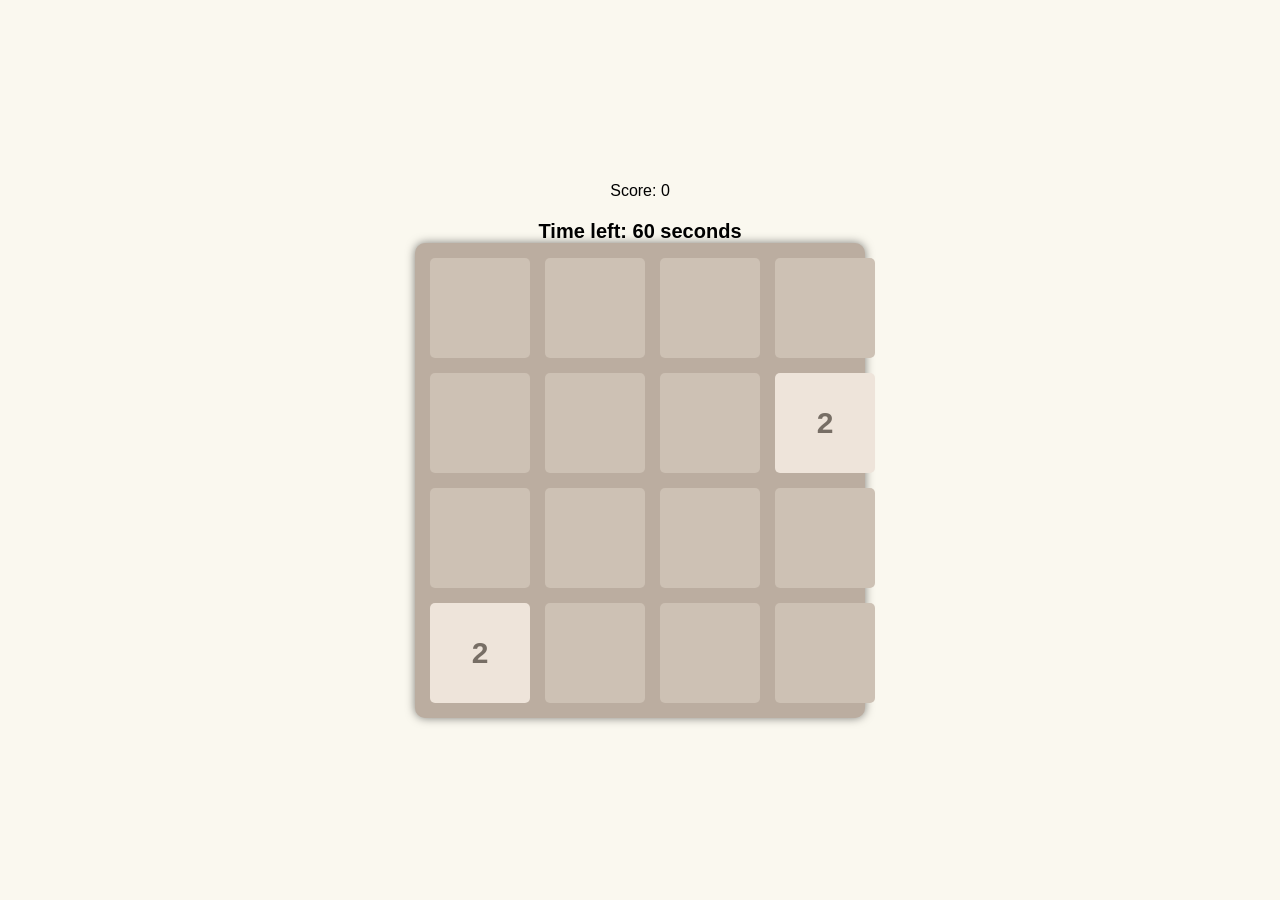
==== src/main/webapp/index.html @ aebdcfec "Add files via upload" ====
<!DOCTYPE html>
<html>
<head>
    <title>2048 Game</title>
    <link rel="stylesheet" type="text/css" href="css/style.css">
    <script src="js/game.js"></script>
</head>
<body>
    <div id="score">Score: 0</div>
    <div id="timer">Time left: 60 seconds</div>
    <div id="game-container"></div>
    <div id="game-over-message" style="display: none;">
        <h1>Game Over!</h1>
        <button id="restart-button">Play Again</button>
    </div>
</body>
</html>
---- src/main/webapp/css/style.css ----
body {
    font-family: Arial, sans-serif;
    background-color: #faf8ef;
    margin: 0;
    display: flex;
    flex-direction: column;
    justify-content: center;
    align-items: center;
    height: 100vh;
}

#game-container {
    width: 420px;
    background-color: #bbada0;
    border-radius: 10px;
    padding: 15px;
    box-shadow: 0 0 10px rgba(0, 0, 0, 0.5);
    display: grid;
    grid-template-columns: repeat(4, 1fr);
    grid-gap: 15px;
    position: relative;
}

.tile {
    width: 100px;
    height: 100px;
    background-color: #cdc1b4;
    display: flex;
    justify-content: center;
    align-items: center;
    font-size: 30px;
    font-weight: bold;
    color: #776e65;
    border-radius: 5px;
    transition: all 0.2s ease-in-out;
}

.tile.tile-2 { background-color: #eee4da; color: #776e65; }
.tile.tile-4 { background-color: #ede0c8; color: #776e65; }
.tile.tile-8 { background-color: #f2b179; color: #f9f6f2; }
.tile.tile-16 { background-color: #f59563; color: #f9f6f2; }
.tile.tile-32 { background-color: #f67c5f; color: #f9f6f2; }
.tile.tile-64 { background-color: #f65e3b; color: #f9f6f2; }
.tile.tile-128 { background-color: #edcf72; color: #f9f6f2; }
.tile.tile-256 { background-color: #edcc61; color: #f9f6f2; }
.tile.tile-512 { background-color: #edc850; color: #f9f6f2; }
.tile.tile-1024 { background-color: #edc53f; color: #f9f6f2; }
.tile.tile-2048 { background-color: #edc22e; color: #f9f6f2; }

#game-over-message {
    position: absolute;
    top: 50%;
    left: 50%;
    transform: translate(-50%, -50%);
    text-align: center;
    background-color: rgba(0, 0, 0, 0.7);
    color: white;
    padding: 20px;
    border-radius: 10px;
    box-shadow: 0 0 10px rgba(0, 0, 0, 0.5);
    z-index: 1;
}

#restart-button {
    background-color: #8f7a66;
    border: none;
    padding: 10px 20px;
    color: white;
    font-size: 18px;
    cursor: pointer;
    margin-top: 10px;
    border-radius: 5px;
}

#restart-button:hover {
    background-color: #776e65;
}

#timer {
    margin-top: 20px;
    font-size: 20px;
    font-weight: bold;
}
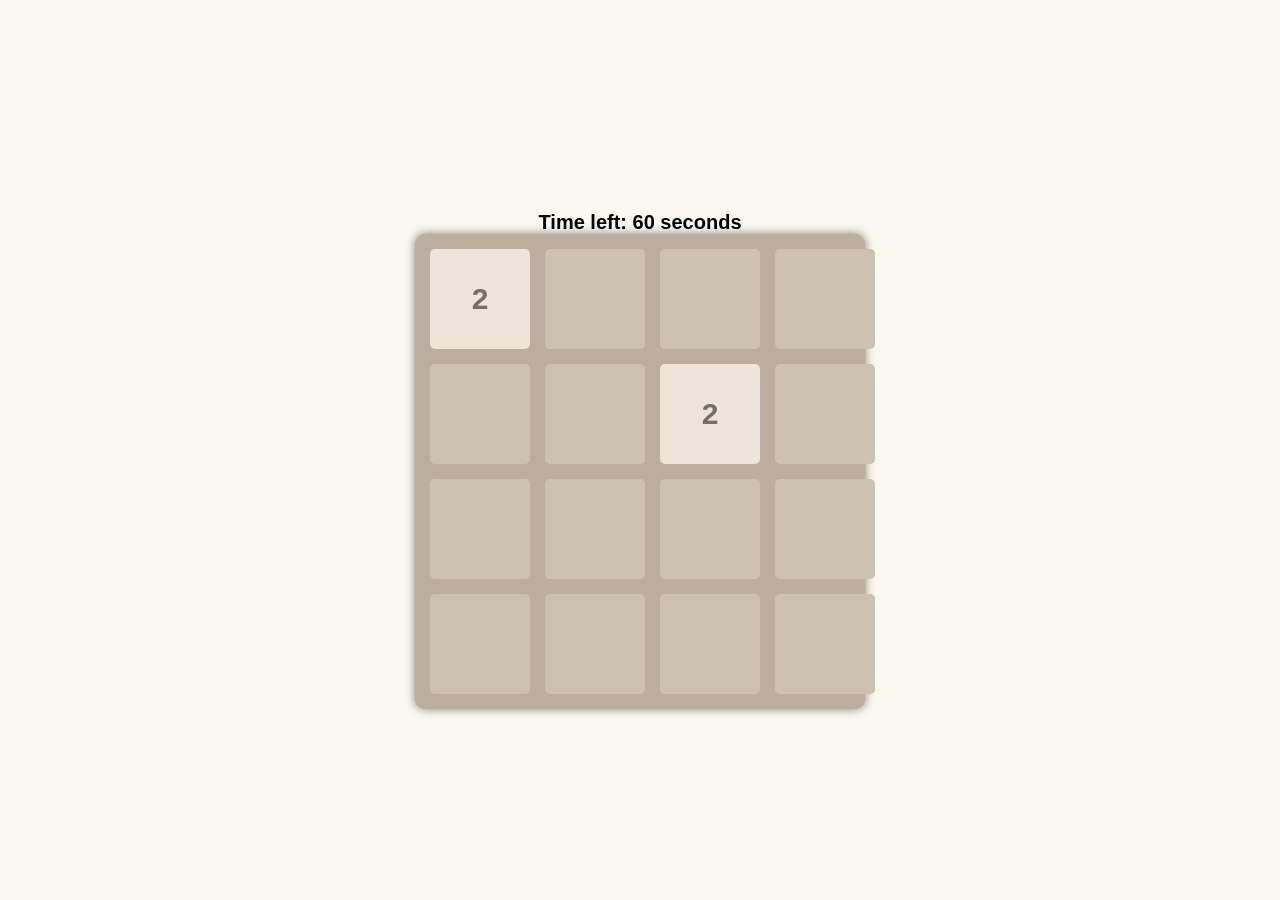
==== commit 8db10915: "Update index.html" ====
--- a/src/main/webapp/index.html
+++ b/src/main/webapp/index.html
@@ -6,13 +6,13 @@
     <script src="js/game.js"></script>
 </head>
 <body>
-    <div id="score">Score: 0</div>
+    <div id="score"></div>
     <div id="timer">Time left: 60 seconds</div>
     <div id="game-container"></div>
     <div id="game-over-message" style="display: none;">
         <h1>Game Over!</h1>
         <button id="restart-button">Play Again</button>
     </div>
+    <div id="high-scores"></div>
 </body>
 </html>
-
